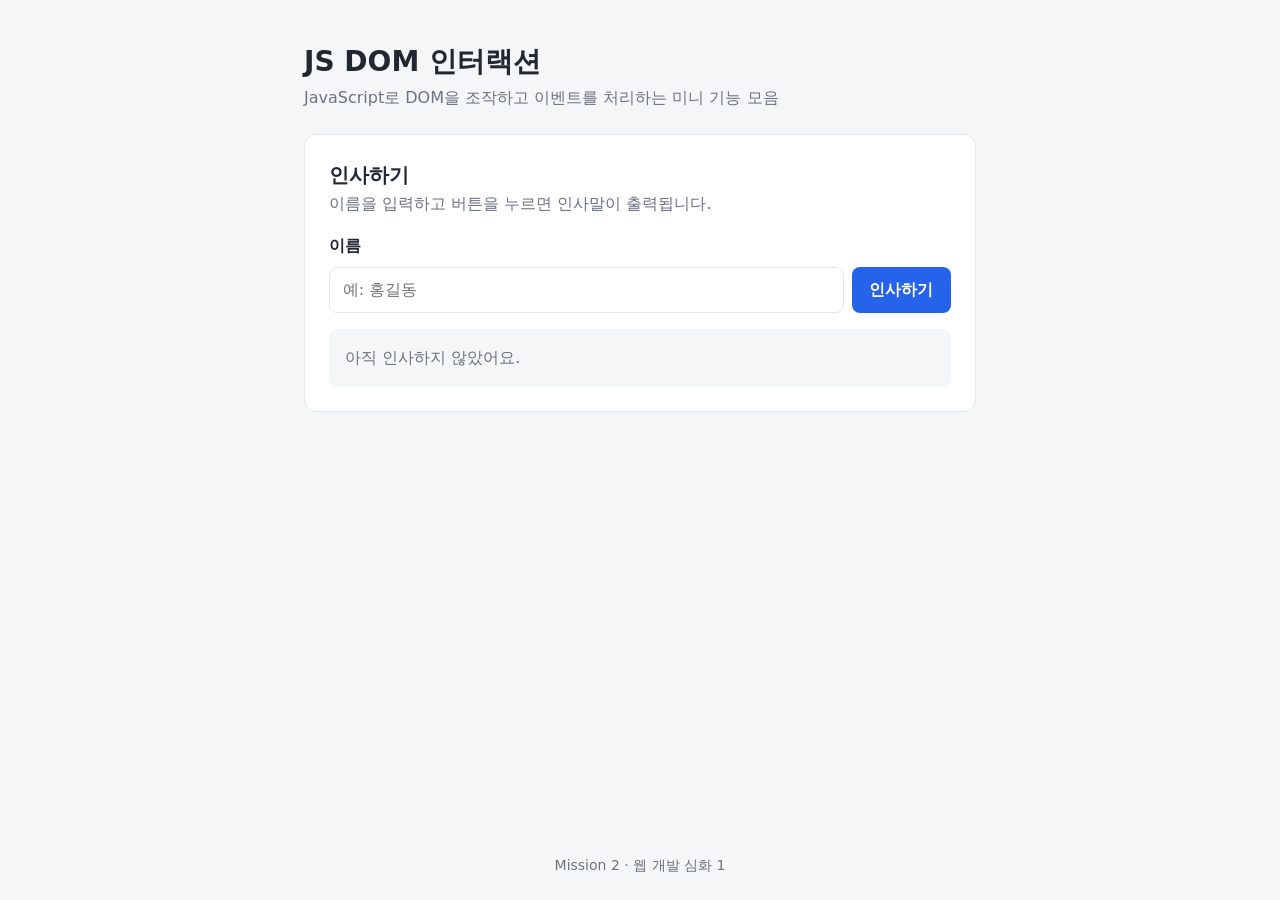
==== 09-coursework/99-missions/01-js-dom-interactions/index.html @ ea6c9010 "code(missions): add greeting output with button click" ====
<!DOCTYPE html>
<html lang="ko">
<head>
  <meta charset="UTF-8">
  <meta name="viewport" content="width=device-width, initial-scale=1.0">
  <title>JS DOM 인터랙션</title>
  <link rel="stylesheet" href="style.css">
  <!-- defer: HTML을 모두 읽은 뒤 실행 → querySelector로 요소를 바로 찾을 수 있다 -->
  <script src="script.js" defer></script>
</head>
<body>

  <header class="site-header">
    <h1 class="site-title">JS DOM 인터랙션</h1>
    <p class="site-desc">JavaScript로 DOM을 조작하고 이벤트를 처리하는 미니 기능 모음</p>
  </header>

  <main class="container">

    <!-- 2-1. 버튼 클릭으로 텍스트와 인사 출력 -->
    <section id="greeting" class="card">
      <h2 class="card-title">인사하기</h2>
      <p class="card-desc">이름을 입력하고 버튼을 누르면 인사말이 출력됩니다.</p>

      <div class="field">
        <label for="name-input" class="label">이름</label>
        <div class="field-row">
          <input type="text" id="name-input" class="input" placeholder="예: 홍길동" autocomplete="off">
          <button type="button" id="greet-button" class="button">인사하기</button>
        </div>
      </div>

      <!-- aria-live: 내용이 바뀌면 스크린리더가 읽어 준다 -->
      <div id="greeting-output" class="output" aria-live="polite">
        아직 인사하지 않았어요.
      </div>
    </section>

  </main>

  <footer class="site-footer">
    <p>Mission 2 · 웹 개발 심화 1</p>
  </footer>

</body>
</html>
---- 09-coursework/99-missions/01-js-dom-interactions/style.css ----
/* =========================
   1. 디자인 값
   - 색은 모두 변수로 관리한다 (2-4 다크모드에서 변수만 바꿔 전환)
   ========================= */
:root {
  --color-bg: #f5f6f8;
  --color-surface: #ffffff;
  --color-text: #222831;
  --color-muted: #6b7280;
  --color-border: #e5e7eb;
  --color-primary: #2563eb;
  --color-primary-hover: #1d4ed8;
  --color-success-bg: #ecfdf5;
  --color-success-text: #047857;
  --color-error-bg: #fef2f2;
  --color-error-text: #b91c1c;

  --radius: 12px;
  --space-sm: 0.5rem;
  --space-md: 1rem;
  --space-lg: 1.5rem;
  --space-xl: 2.5rem;

  --max-width: 720px;
}

/* =========================
   2. 기본값 초기화
   ========================= */
*,
*::before,
*::after {
  box-sizing: border-box;
}

body {
  margin: 0;
  min-height: 100vh;
  display: grid;
  grid-template-rows: auto 1fr auto; /* header / main / footer */
  font-family: "Pretendard", "Apple SD Gothic Neo", "Malgun Gothic", system-ui, sans-serif;
  line-height: 1.6;
  word-break: keep-all;
  color: var(--color-text);
  background: var(--color-bg);
}

h1, h2, p {
  margin: 0;
}

/* =========================
   3. 레이아웃
   ========================= */
.site-header,
.container,
.site-footer {
  width: 100%;
  max-width: var(--max-width);
  margin: 0 auto;
  padding: 0 var(--space-lg);
}

.site-header {
  padding-top: var(--space-xl);
  padding-bottom: var(--space-lg);
}

.site-title {
  font-size: 1.75rem;
}

.site-desc {
  color: var(--color-muted);
}

.container {
  display: grid;
  gap: var(--space-lg); /* 과제 섹션 사이 간격 */
  align-content: start;
}

.site-footer {
  padding-top: var(--space-xl);
  padding-bottom: var(--space-lg);
  text-align: center;
  color: var(--color-muted);
  font-size: 0.875rem;
}

/* =========================
   4. 공통 컴포넌트 (카드·입력·버튼·출력)
   ========================= */
.card {
  background: var(--color-surface);
  border: 1px solid var(--color-border);
  border-radius: var(--radius);
  padding: var(--space-lg);
}

.card-title {
  font-size: 1.25rem;
}

.card-desc {
  color: var(--color-muted);
  margin-bottom: var(--space-md);
}

.label {
  display: block;
  font-weight: 600;
  margin-bottom: var(--space-sm);
}

.field-row {
  display: flex;
  gap: var(--space-sm);
}

.input {
  flex: 1;
  min-width: 0;
  padding: 0.6rem 0.8rem;
  font: inherit;
  color: var(--color-text);
  background: var(--color-surface);
  border: 1px solid var(--color-border);
  border-radius: 8px;
}

.input:focus {
  outline: 2px solid var(--color-primary);
  outline-offset: 1px;
}

.button {
  padding: 0.6rem 1.1rem;
  font: inherit;
  font-weight: 600;
  color: #fff;
  background: var(--color-primary);
  border: none;
  border-radius: 8px;
  cursor: pointer;
}

.button:hover {
  background: var(--color-primary-hover);
}

.button:focus-visible {
  outline: 2px solid var(--color-primary);
  outline-offset: 2px;
}

.output {
  margin-top: var(--space-md);
  padding: var(--space-md);
  border-radius: 8px;
  background: var(--color-bg);
  color: var(--color-muted);
}

/* JS가 붙이는 상태 클래스 */
.output.is-success {
  background: var(--color-success-bg);
  color: var(--color-success-text);
  font-weight: 600;
  font-size: 1.1rem;
}

.output.is-error {
  background: var(--color-error-bg);
  color: var(--color-error-text);
}

/* =========================
   5. 반응형
   ========================= */
@media (max-width: 480px) {
  .field-row {
    flex-direction: column; /* 입력창·버튼을 위아래로 */
  }
}
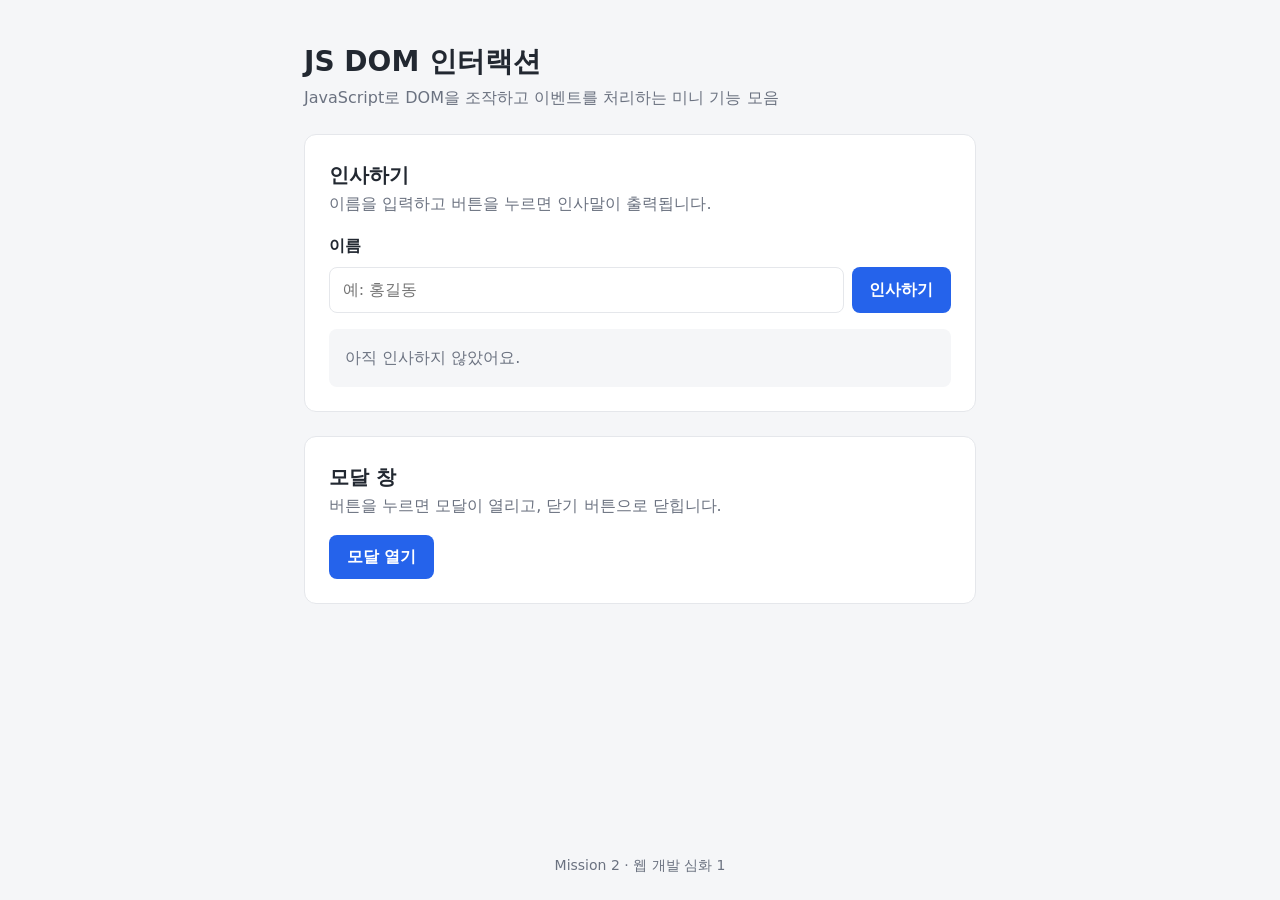
==== commit f79096dd: "code(missions): add modal open and close" ====
--- a/09-coursework/99-missions/01-js-dom-interactions/index.html
+++ b/09-coursework/99-missions/01-js-dom-interactions/index.html
@@ -36,11 +36,35 @@
       </div>
     </section>
 
+    <!-- 2-2. 모달 창 구현 -->
+    <section id="modal-demo" class="card">
+      <h2 class="card-title">모달 창</h2>
+      <p class="card-desc">버튼을 누르면 모달이 열리고, 닫기 버튼으로 닫힙니다.</p>
+      <button type="button" id="modal-open-button" class="button">모달 열기</button>
+    </section>
+
   </main>
 
   <footer class="site-footer">
     <p>Mission 2 · 웹 개발 심화 1</p>
   </footer>
 
+  <!-- 2-2 모달: 기본 숨김 상태 (.modal → display: none, .is-open이 붙으면 표시)
+       position: fixed라 화면 전체를 덮으므로 body 끝에 둔다 -->
+  <div id="modal" class="modal" role="dialog" aria-modal="true" aria-labelledby="modal-title">
+    <div class="modal-dialog">
+      <div class="modal-header">
+        <h2 id="modal-title" class="modal-title">안내</h2>
+        <button type="button" class="icon-button" data-modal-close aria-label="모달 닫기">&times;</button>
+      </div>
+      <p class="modal-body">
+        모달 창이 열렸습니다. 닫기 버튼, 바깥 배경 클릭, Esc 키로 닫을 수 있어요.
+      </p>
+      <div class="modal-footer">
+        <button type="button" class="button" data-modal-close>닫기</button>
+      </div>
+    </div>
+  </div>
+
 </body>
 </html>
--- a/09-coursework/99-missions/01-js-dom-interactions/style.css
+++ b/09-coursework/99-missions/01-js-dom-interactions/style.css
@@ -14,6 +14,8 @@
   --color-success-text: #047857;
   --color-error-bg: #fef2f2;
   --color-error-text: #b91c1c;
+  --color-overlay: rgba(17, 24, 39, 0.55);
+  --shadow: 0 20px 40px rgba(0, 0, 0, 0.2);
 
   --radius: 12px;
   --space-sm: 0.5rem;
@@ -176,7 +178,85 @@
 }
 
 /* =========================
-   5. 반응형
+   5. 2-2 모달
+   ========================= */
+
+/* 기본: 숨김 */
+.modal {
+  position: fixed;
+  inset: 0; /* top·right·bottom·left: 0 → 화면 전체 */
+  z-index: 100;
+  display: none;
+  align-items: center;
+  justify-content: center;
+  padding: var(--space-lg);
+  background: var(--color-overlay); /* 반투명 배경 */
+}
+
+/* JS가 .is-open을 붙이면 표시 */
+.modal.is-open {
+  display: flex;
+}
+
+.modal-dialog {
+  width: 100%;
+  max-width: 420px;
+  padding: var(--space-lg);
+  background: var(--color-surface);
+  border-radius: var(--radius);
+  box-shadow: var(--shadow);
+}
+
+.modal-header {
+  display: flex;
+  justify-content: space-between;
+  align-items: center;
+  margin-bottom: var(--space-md);
+}
+
+.modal-title {
+  font-size: 1.25rem;
+}
+
+.modal-body {
+  color: var(--color-muted);
+}
+
+.modal-footer {
+  display: flex;
+  justify-content: flex-end;
+  margin-top: var(--space-lg);
+}
+
+.icon-button {
+  width: 2.25rem;
+  height: 2.25rem;
+  font-size: 1.5rem;
+  line-height: 1;
+  color: var(--color-muted);
+  background: none;
+  border: none;
+  border-radius: 8px;
+  cursor: pointer;
+}
+
+.icon-button:hover {
+  background: var(--color-bg);
+  color: var(--color-text);
+}
+
+.icon-button:focus-visible {
+  outline: 2px solid var(--color-primary);
+  outline-offset: 1px;
+}
+
+/* 모달이 열려 있는 동안 뒤 페이지 스크롤 막기 */
+body.has-modal {
+  overflow: hidden;
+}
+
+/* =========================
+   6. 반응형
    ========================= */
 @media (max-width: 480px) {
   .field-row {
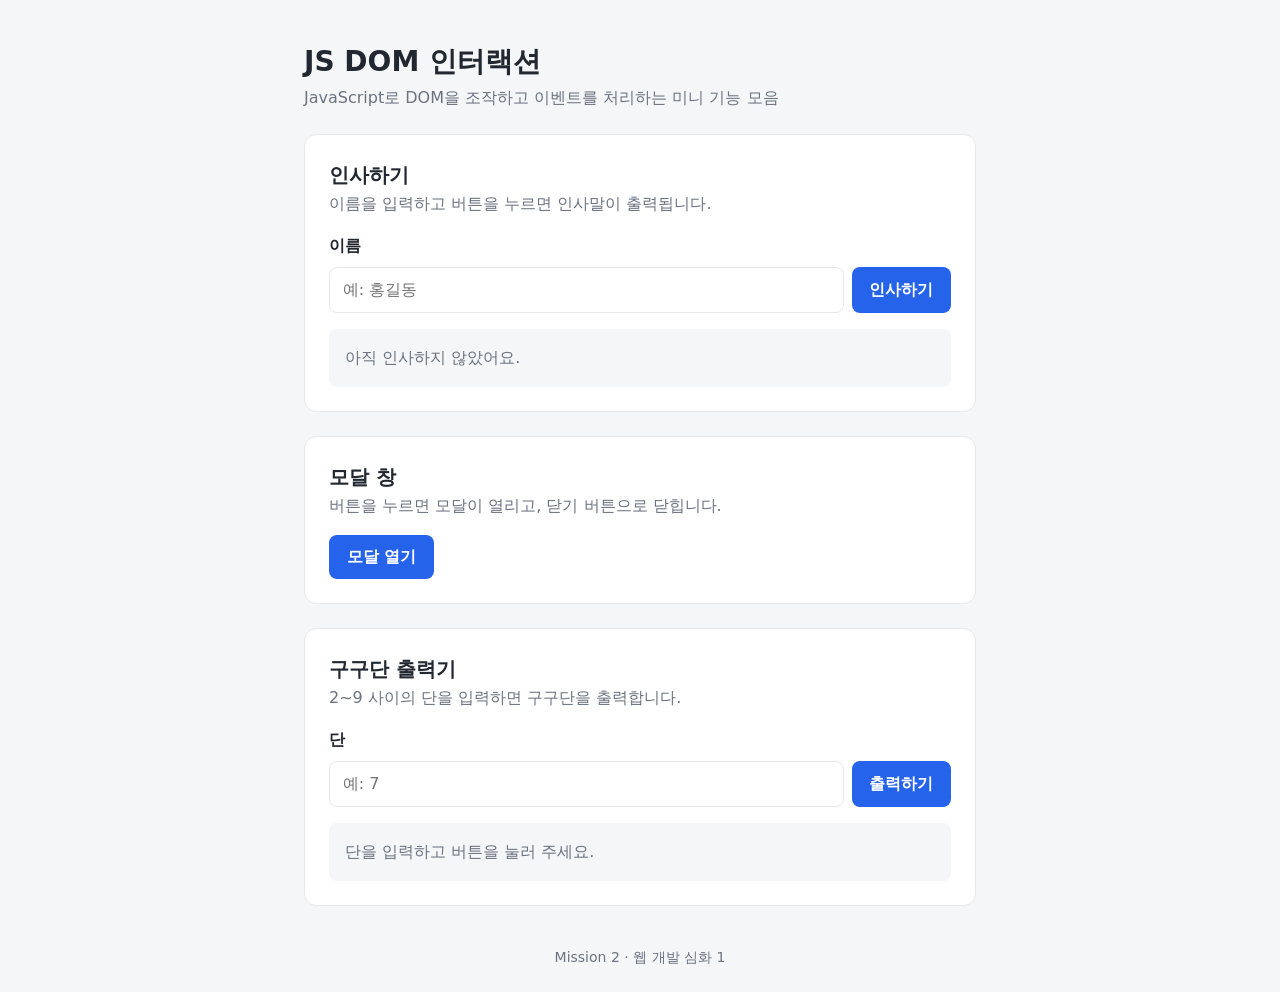
==== commit 1542bb62: "code(missions): add multiplication table generator" ====
--- a/09-coursework/99-missions/01-js-dom-interactions/index.html
+++ b/09-coursework/99-missions/01-js-dom-interactions/index.html
@@ -43,6 +43,24 @@
       <button type="button" id="modal-open-button" class="button">모달 열기</button>
     </section>
 
+    <!-- 2-3. 구구단 출력기 -->
+    <section id="times-table" class="card">
+      <h2 class="card-title">구구단 출력기</h2>
+      <p class="card-desc">2~9 사이의 단을 입력하면 구구단을 출력합니다.</p>
+
+      <div class="field">
+        <label for="dan-input" class="label">단</label>
+        <div class="field-row">
+          <input type="number" id="dan-input" class="input" min="2" max="9" step="1" placeholder="예: 7" inputmode="numeric">
+          <button type="button" id="times-button" class="button">출력하기</button>
+        </div>
+      </div>
+
+      <div id="times-output" class="output" aria-live="polite">
+        단을 입력하고 버튼을 눌러 주세요.
+      </div>
+    </section>
+
   </main>
 
   <footer class="site-footer">
--- a/09-coursework/99-missions/01-js-dom-interactions/style.css
+++ b/09-coursework/99-missions/01-js-dom-interactions/style.css
@@ -256,10 +256,41 @@
 }
 
 /* =========================
-   6. 반응형
+   6. 2-3 구구단
+   ========================= */
+.times-title {
+  font-weight: 700;
+  color: var(--color-text);
+  margin-bottom: var(--space-sm);
+}
+
+.times-list {
+  margin: 0;
+  padding: 0;
+  list-style: none;
+  display: grid;
+  grid-template-columns: repeat(3, 1fr); /* 3열 */
+  gap: var(--space-sm);
+}
+
+.times-list li {
+  padding: var(--space-sm) var(--space-md);
+  background: var(--color-surface);
+  border: 1px solid var(--color-border);
+  border-radius: 8px;
+  color: var(--color-text);
+  font-variant-numeric: tabular-nums; /* 숫자 폭을 같게 → 줄 맞춤 */
+}
+
+/* =========================
+   7. 반응형
    ========================= */
 @media (max-width: 480px) {
   .field-row {
     flex-direction: column; /* 입력창·버튼을 위아래로 */
   }
-}
+
+  .times-list {
+    grid-template-columns: repeat(2, 1fr); /* 모바일 2열 */
+  }
+}
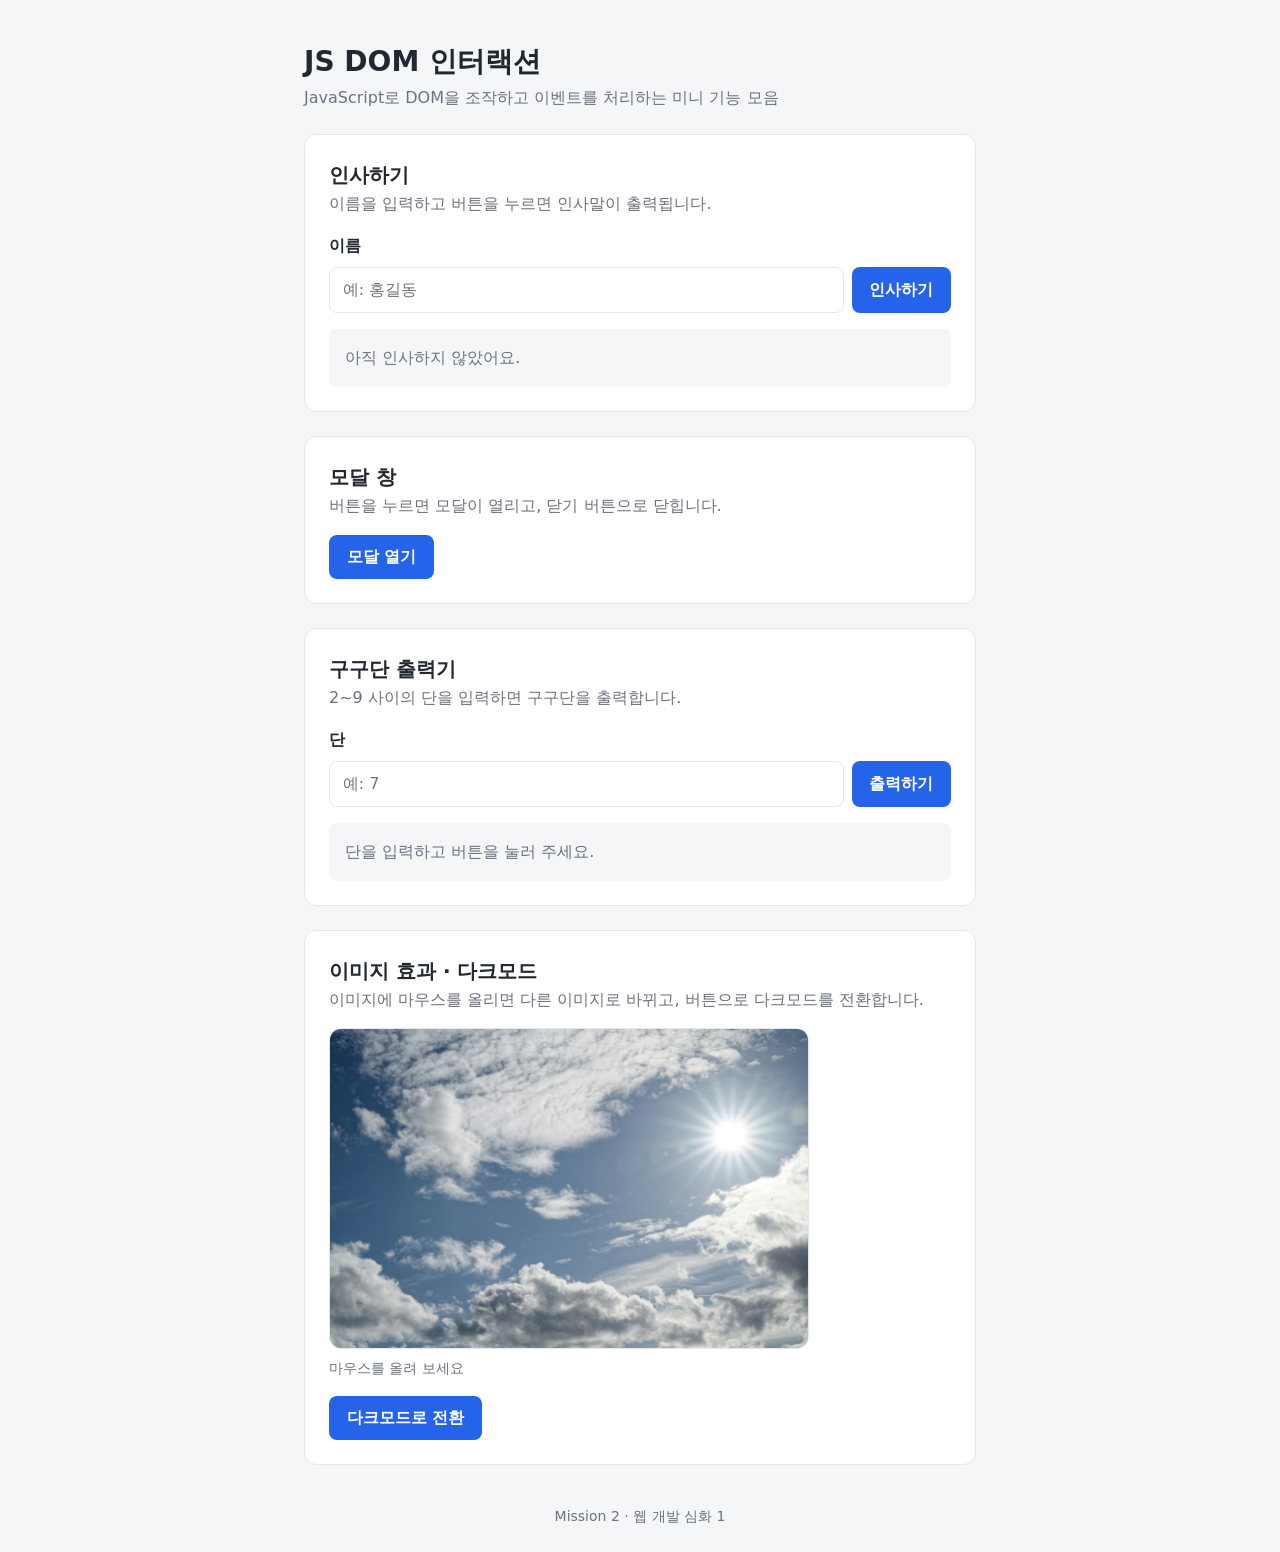
==== commit fbbdcfaf: "code(missions): add image hover effect and dark mode toggle" ====
--- a/09-coursework/99-missions/01-js-dom-interactions/index.html
+++ b/09-coursework/99-missions/01-js-dom-interactions/index.html
@@ -61,6 +61,31 @@
       </div>
     </section>
 
+    <!-- 2-4. 이미지 효과 및 다크모드 토글 -->
+    <section id="effects" class="card">
+      <h2 class="card-title">이미지 효과 · 다크모드</h2>
+      <p class="card-desc">이미지에 마우스를 올리면 다른 이미지로 바뀌고, 버튼으로 다크모드를 전환합니다.</p>
+
+      <figure class="hover-figure">
+        <!-- data-hover-src: 마우스를 올렸을 때 보여 줄 이미지 -->
+        <img
+          id="hover-image"
+          class="hover-image"
+          src="images/day.jpg"
+          data-hover-src="images/night.jpg"
+          data-hover-alt="밤하늘: 어두운 남색 하늘에 뜬 초승달"
+          alt="낮 하늘: 구름 사이로 빛나는 해"
+          width="480"
+          height="320"
+        >
+        <figcaption class="hover-caption">마우스를 올려 보세요</figcaption>
+      </figure>
+
+      <button type="button" id="theme-toggle" class="button" aria-pressed="false">
+        다크모드로 전환
+      </button>
+    </section>
+
   </main>
 
   <footer class="site-footer">
--- a/09-coursework/99-missions/01-js-dom-interactions/style.css
+++ b/09-coursework/99-missions/01-js-dom-interactions/style.css
@@ -26,6 +26,24 @@
   --max-width: 720px;
 }
 
+/* 2-4 다크모드: body에 .dark가 붙으면 색 변수만 바꾼다 → 모든 요소가 함께 전환 */
+body.dark {
+  --color-bg: #111827;
+  --color-surface: #1f2937;
+  --color-text: #f3f4f6;
+  --color-muted: #9ca3af;
+  --color-border: #374151;
+  --color-primary: #3b82f6;
+  --color-primary-hover: #60a5fa;
+  --color-success-bg: #064e3b;
+  --color-success-text: #6ee7b7;
+  --color-error-bg: #450a0a;
+  --color-error-text: #fca5a5;
+  --color-overlay: rgba(0, 0, 0, 0.7);
+
+  color-scheme: dark; /* 입력창·스크롤바 등 브라우저 기본 UI도 어둡게 */
+}
+
 /* =========================
    2. 기본값 초기화
    ========================= */
@@ -45,6 +63,7 @@
   word-break: keep-all;
   color: var(--color-text);
   background: var(--color-bg);
+  transition: background-color 0.2s, color 0.2s; /* 모드 전환을 부드럽게 */
 }
 
 h1, h2, p {
@@ -283,7 +302,30 @@
 }
 
 /* =========================
-   7. 반응형
+   7. 2-4 이미지 효과
+   ========================= */
+.hover-figure {
+  margin: 0 0 var(--space-md);
+}
+
+.hover-image {
+  display: block;
+  width: 100%;
+  max-width: 480px;
+  height: auto;
+  border-radius: var(--radius);
+  border: 1px solid var(--color-border);
+  cursor: pointer;
+}
+
+.hover-caption {
+  margin-top: var(--space-sm);
+  color: var(--color-muted);
+  font-size: 0.875rem;
+}
+
+/* =========================
+   8. 반응형
    ========================= */
 @media (max-width: 480px) {
   .field-row {
